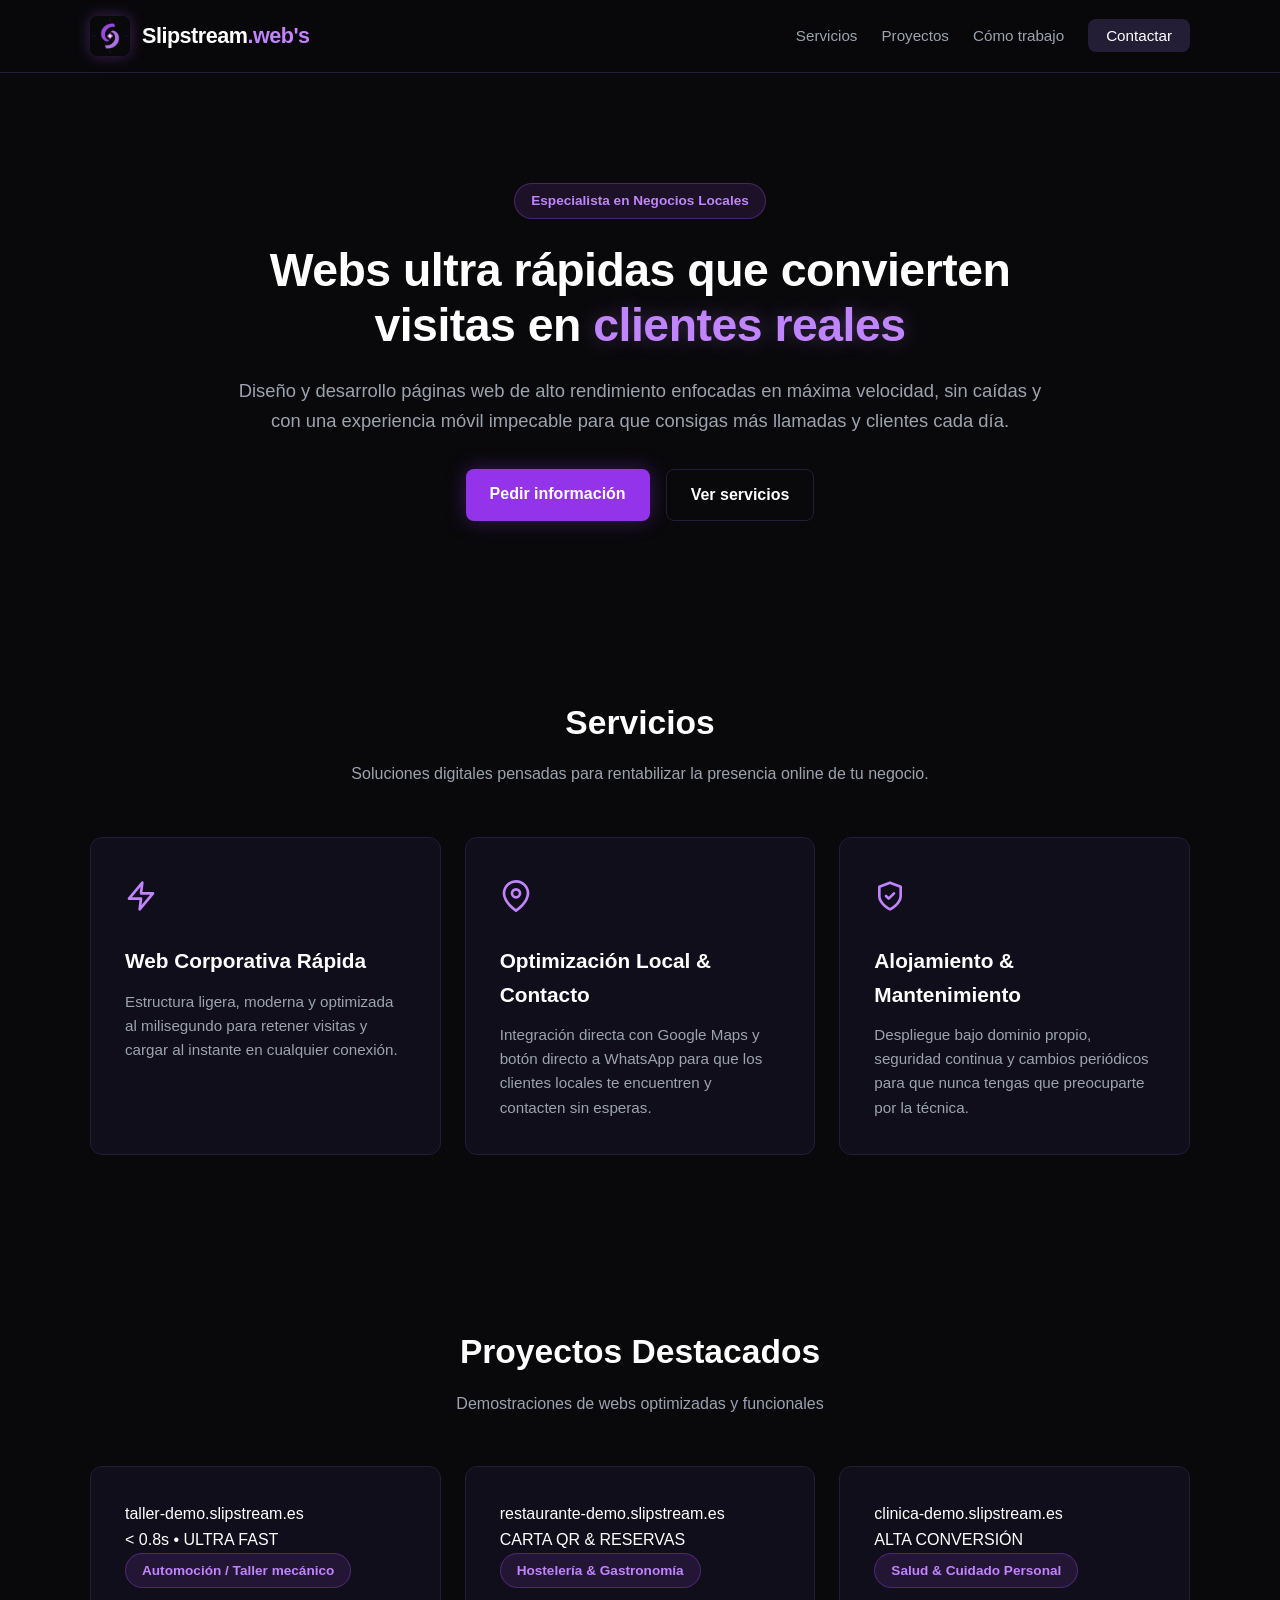
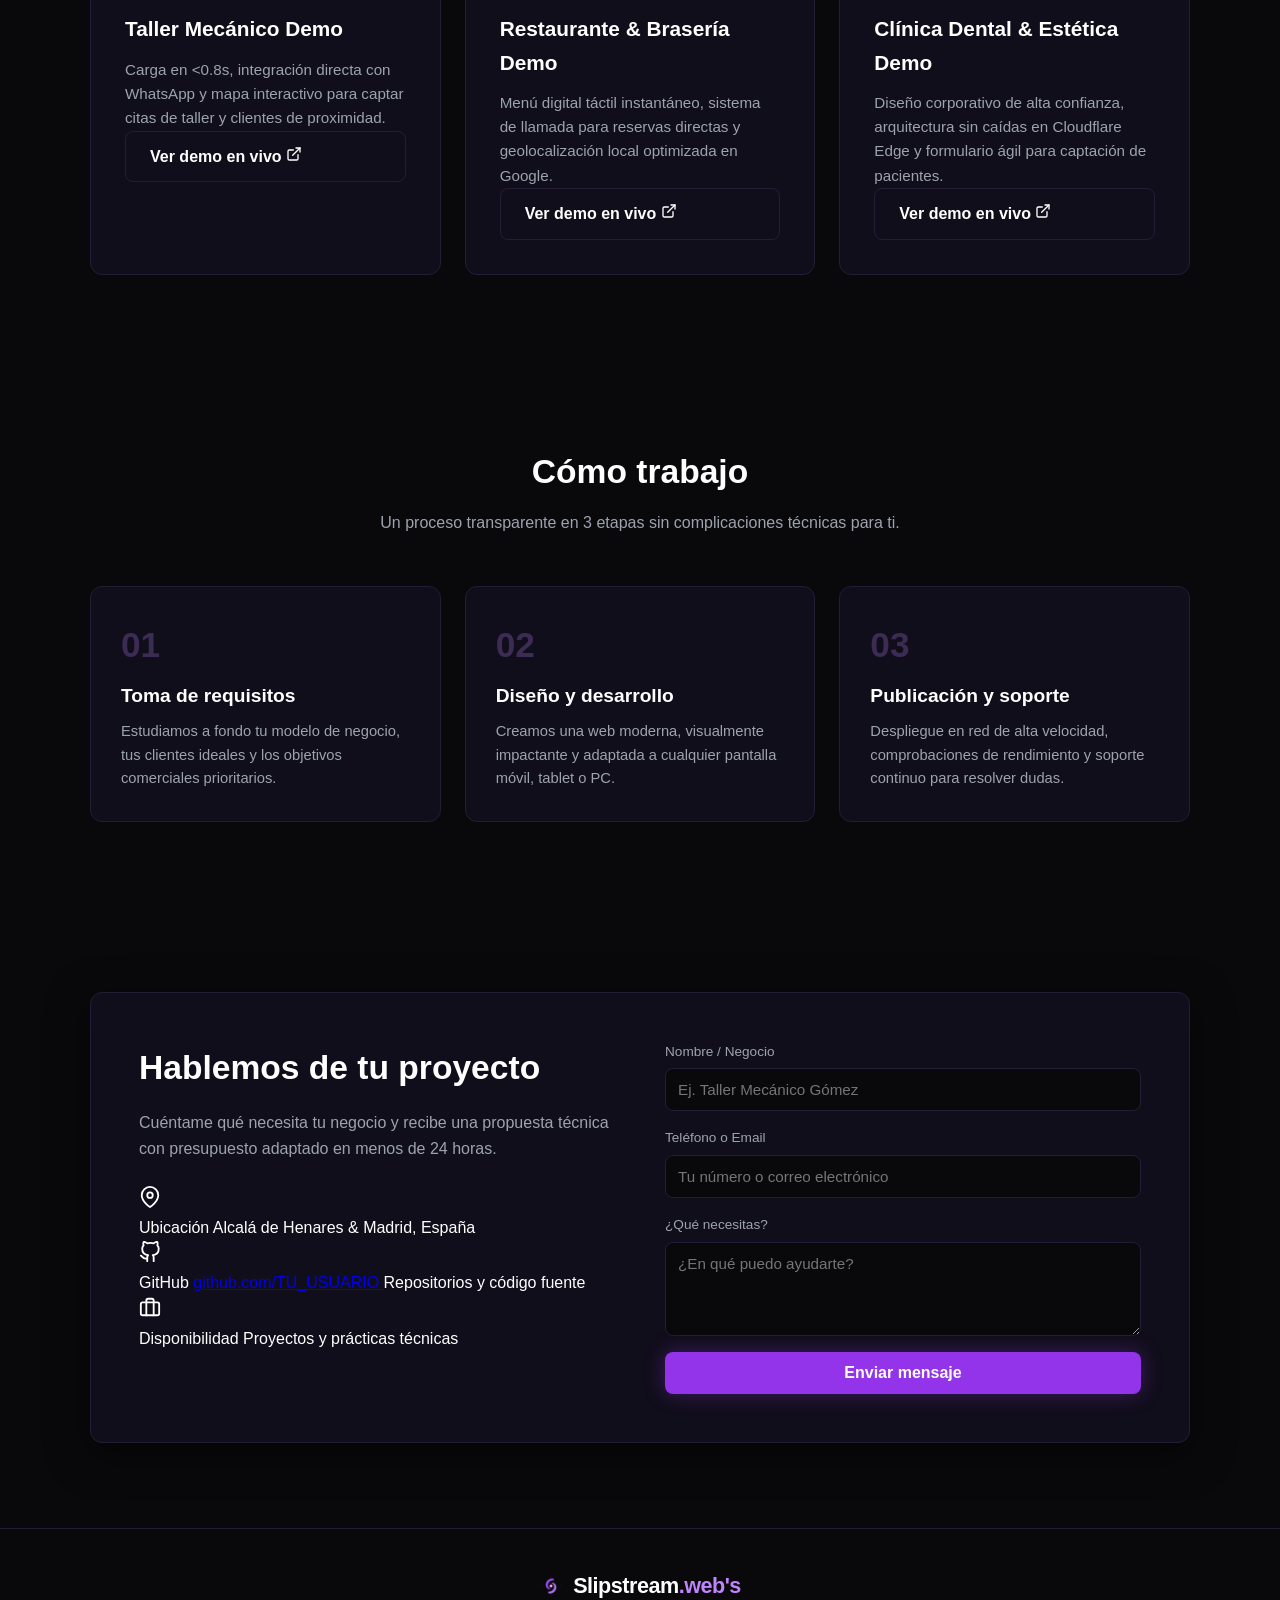
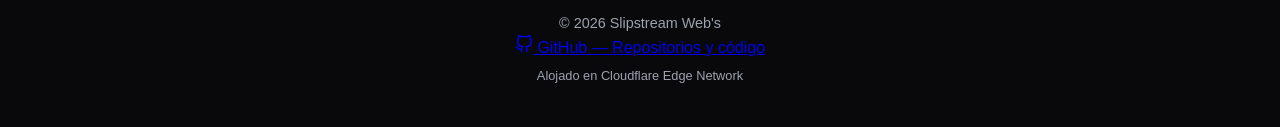
==== Index.html @ ee802228 "Pagina web completa" ====
<!DOCTYPE html>
<html lang="es">
<head>
  <meta charset="UTF-8">
  <meta name="viewport" content="width=device-width, initial-scale=1.0">
  <title>Slipstream.web's | Webs ultra rápidas para negocios locales</title>
  <link rel="icon" type="image/png" href="slipstream_logo.png">
  <link rel="stylesheet" href="style.css">
</head>
<body>

  <!-- NAVEGACIÓN -->
  <header class="navbar">
    <div class="container nav-content">
      <a href="#" class="brand">
        <img src="slipstream_logo.png" alt="Logo Slipstream Web's" class="brand-logo">
        <span class="brand-text">Slipstream<span>.web's</span></span>
      </a>
      <ul class="nav-links">
        <li><a href="#servicios">Servicios</a></li>
        <li><a href="#portfolio">Proyectos</a></li>
        <li><a href="#proceso">Cómo trabajo</a></li>
        <li><a href="#contacto" class="btn-nav">Contactar</a></li>
      </ul>
    </div>
  </header>

  <!-- HERO -->
  <section class="hero">
    <div class="container hero-content">
      <span class="badge">Especialista en Negocios Locales</span>
      <h1>Webs ultra rápidas que convierten visitas en <span>clientes reales</span></h1>
      <p>
        Diseño y desarrollo páginas web de alto rendimiento enfocadas en máxima velocidad, sin caídas y con una experiencia móvil impecable para que consigas más llamadas y clientes cada día.
      </p>
      <div class="hero-actions">
        <a href="#contacto" class="btn btn-primary">Pedir información</a>
        <a href="#servicios" class="btn btn-secondary">Ver servicios</a>
      </div>
    </div>
  </section>

  <!-- SERVICIOS -->
  <section id="servicios">
    <div class="container">
      <div class="section-header">
        <h2>Servicios</h2>
        <p>Soluciones digitales pensadas para rentabilizar la presencia online de tu negocio.</p>
      </div>
      <div class="grid-cards">
        <div class="card">
          <div class="card-icon">
            <svg xmlns="http://www.w3.org/2000/svg" width="32" height="32" viewBox="0 0 24 24" fill="none" stroke="currentColor" stroke-width="2" stroke-linecap="round" stroke-linejoin="round" style="color: var(--accent);">
              <polygon points="13 2 3 14 12 14 11 22 21 10 12 10 13 2"></polygon>
            </svg>
          </div>
          <h3>Web Corporativa Rápida</h3>
          <p>Estructura ligera, moderna y optimizada al milisegundo para retener visitas y cargar al instante en cualquier conexión.</p>
        </div>
        <div class="card">
          <div class="card-icon">
            <svg xmlns="http://www.w3.org/2000/svg" width="32" height="32" viewBox="0 0 24 24" fill="none" stroke="currentColor" stroke-width="2" stroke-linecap="round" stroke-linejoin="round" style="color: var(--accent);">
              <path d="M21 10c0 7-9 13-9 13s-9-6-9-13a9 9 0 0 1 18 0z"></path>
              <circle cx="12" cy="10" r="3"></circle>
            </svg>
          </div>
          <h3>Optimización Local & Contacto</h3>
          <p>Integración directa con Google Maps y botón directo a WhatsApp para que los clientes locales te encuentren y contacten sin esperas.</p>
        </div>
        <div class="card">
          <div class="card-icon">
            <svg xmlns="http://www.w3.org/2000/svg" width="32" height="32" viewBox="0 0 24 24" fill="none" stroke="currentColor" stroke-width="2" stroke-linecap="round" stroke-linejoin="round" style="color: var(--accent);">
              <path d="M12 22s8-4 8-10V5l-8-3-8 3v7c0 6 8 10 8 10z"></path>
              <polyline points="9 12 11 14 15 10"></polyline>
            </svg>
          </div>
          <h3>Alojamiento & Mantenimiento</h3>
          <p>Despliegue bajo dominio propio, seguridad continua y cambios periódicos para que nunca tengas que preocuparte por la técnica.</p>
        </div>
      </div>
    </div>
  </section>

  <!-- PROYECTOS / DEMOSTRACIONES -->
  <section id="portfolio">
    <div class="container">
      <div class="section-header">
        <h2>Proyectos Destacados</h2>
        <p>Demostraciones de webs optimizadas y funcionales</p>
      </div>
      <div class="grid-cards">
        
        <!-- Proyecto 1 -->
        <div class="card project-card">
          <div class="project-screen">
            <div class="screen-header">
              <span class="dot dot-red"></span>
              <span class="dot dot-yellow"></span>
              <span class="dot dot-green"></span>
              <span class="screen-url">taller-demo.slipstream.es</span>
            </div>
            <div class="screen-body">
              <div class="mockup-preview-content">
                <span class="mockup-tag">&lt; 0.8s • ULTRA FAST</span>
                <div class="mockup-bar"></div>
                <div class="mockup-bar short"></div>
              </div>
            </div>
          </div>
          <div class="project-body">
            <span class="badge project-badge">Automoción / Taller mecánico</span>
            <h3>Taller Mecánico Demo</h3>
            <p>Carga en &lt;0.8s, integración directa con WhatsApp y mapa interactivo para captar citas de taller y clientes de proximidad.</p>
            <a href="#" class="btn btn-secondary btn-block project-btn">
              <span>Ver demo en vivo</span>
              <svg xmlns="http://www.w3.org/2000/svg" width="16" height="16" viewBox="0 0 24 24" fill="none" stroke="currentColor" stroke-width="2" stroke-linecap="round" stroke-linejoin="round">
                <path d="M18 13v6a2 2 0 0 1-2 2H5a2 2 0 0 1-2-2V8a2 2 0 0 1 2-2h6"></path>
                <polyline points="15 3 21 3 21 9"></polyline>
                <line x1="10" y1="14" x2="21" y2="3"></line>
              </svg>
            </a>
          </div>
        </div>

        <!-- Proyecto 2 -->
        <div class="card project-card">
          <div class="project-screen">
            <div class="screen-header">
              <span class="dot dot-red"></span>
              <span class="dot dot-yellow"></span>
              <span class="dot dot-green"></span>
              <span class="screen-url">restaurante-demo.slipstream.es</span>
            </div>
            <div class="screen-body">
              <div class="mockup-preview-content">
                <span class="mockup-tag">CARTA QR & RESERVAS</span>
                <div class="mockup-bar"></div>
                <div class="mockup-bar short"></div>
              </div>
            </div>
          </div>
          <div class="project-body">
            <span class="badge project-badge">Hostelería & Gastronomía</span>
            <h3>Restaurante & Brasería Demo</h3>
            <p>Menú digital táctil instantáneo, sistema de llamada para reservas directas y geolocalización local optimizada en Google.</p>
            <a href="#" class="btn btn-secondary btn-block project-btn">
              <span>Ver demo en vivo</span>
              <svg xmlns="http://www.w3.org/2000/svg" width="16" height="16" viewBox="0 0 24 24" fill="none" stroke="currentColor" stroke-width="2" stroke-linecap="round" stroke-linejoin="round">
                <path d="M18 13v6a2 2 0 0 1-2 2H5a2 2 0 0 1-2-2V8a2 2 0 0 1 2-2h6"></path>
                <polyline points="15 3 21 3 21 9"></polyline>
                <line x1="10" y1="14" x2="21" y2="3"></line>
              </svg>
            </a>
          </div>
        </div>

        <!-- Proyecto 3 -->
        <div class="card project-card">
          <div class="project-screen">
            <div class="screen-header">
              <span class="dot dot-red"></span>
              <span class="dot dot-yellow"></span>
              <span class="dot dot-green"></span>
              <span class="screen-url">clinica-demo.slipstream.es</span>
            </div>
            <div class="screen-body">
              <div class="mockup-preview-content">
                <span class="mockup-tag">ALTA CONVERSIÓN</span>
                <div class="mockup-bar"></div>
                <div class="mockup-bar short"></div>
              </div>
            </div>
          </div>
          <div class="project-body">
            <span class="badge project-badge">Salud & Cuidado Personal</span>
            <h3>Clínica Dental & Estética Demo</h3>
            <p>Diseño corporativo de alta confianza, arquitectura sin caídas en Cloudflare Edge y formulario ágil para captación de pacientes.</p>
            <a href="#" class="btn btn-secondary btn-block project-btn">
              <span>Ver demo en vivo</span>
              <svg xmlns="http://www.w3.org/2000/svg" width="16" height="16" viewBox="0 0 24 24" fill="none" stroke="currentColor" stroke-width="2" stroke-linecap="round" stroke-linejoin="round">
                <path d="M18 13v6a2 2 0 0 1-2 2H5a2 2 0 0 1-2-2V8a2 2 0 0 1 2-2h6"></path>
                <polyline points="15 3 21 3 21 9"></polyline>
                <line x1="10" y1="14" x2="21" y2="3"></line>
              </svg>
            </a>
          </div>
        </div>

      </div>
    </div>
  </section>

  <!-- PROCESO -->
  <section id="proceso">
    <div class="container">
      <div class="section-header">
        <h2>Cómo trabajo</h2>
        <p>Un proceso transparente en 3 etapas sin complicaciones técnicas para ti.</p>
      </div>
      <div class="steps-grid">
        <div class="step">
          <span class="step-num">01</span>
          <h4>Toma de requisitos</h4>
          <p>Estudiamos a fondo tu modelo de negocio, tus clientes ideales y los objetivos comerciales prioritarios.</p>
        </div>
        <div class="step">
          <span class="step-num">02</span>
          <h4>Diseño y desarrollo</h4>
          <p>Creamos una web moderna, visualmente impactante y adaptada a cualquier pantalla móvil, tablet o PC.</p>
        </div>
        <div class="step">
          <span class="step-num">03</span>
          <h4>Publicación y soporte</h4>
          <p>Despliegue en red de alta velocidad, comprobaciones de rendimiento y soporte continuo para resolver dudas.</p>
        </div>
      </div>
    </div>
  </section>

  <!-- CONTACTO -->
  <section id="contacto">
    <div class="container">
      <div class="contact-container">
        
        <!-- Columna Izquierda: Información Técnica y Contacto -->
        <div class="contact-info">
          <h2>Hablemos de tu proyecto</h2>
          <p>Cuéntame qué necesita tu negocio y recibe una propuesta técnica con presupuesto adaptado en menos de 24 horas.</p>

          <div class="direct-contact">
            <!-- Ubicación -->
            <div class="contact-item">
              <svg class="contact-icon" xmlns="http://www.w3.org/2000/svg" width="22" height="22" viewBox="0 0 24 24" fill="none" stroke="currentColor" stroke-width="2" stroke-linecap="round" stroke-linejoin="round">
                <path d="M21 10c0 7-9 13-9 13s-9-6-9-13a9 9 0 0 1 18 0z"></path>
                <circle cx="12" cy="10" r="3"></circle>
              </svg>
              <div class="contact-details">
                <span class="contact-label">Ubicación</span>
                <span class="contact-value">Alcalá de Henares & Madrid, España</span>
              </div>
            </div>

            <!-- GitHub -->
            <div class="contact-item">
              <svg class="contact-icon" xmlns="http://www.w3.org/2000/svg" width="22" height="22" viewBox="0 0 24 24" fill="none" stroke="currentColor" stroke-width="2" stroke-linecap="round" stroke-linejoin="round">
                <path d="M9 19c-5 1.5-5-2.5-7-3m14 6v-3.87a3.37 3.37 0 0 0-.94-2.61c3.14-.35 6.44-1.54 6.44-7A5.44 5.44 0 0 0 20 4.77 5.07 5.07 0 0 0 19.91 1S18.73.65 16 2.48a13.38 13.38 0 0 0-7 0C6.27.65 5.09 1 5.09 1A5.07 5.07 0 0 0 5 4.77a5.44 5.44 0 0 0-1.5 3.78c0 5.42 3.3 6.61 6.44 7A3.37 3.37 0 0 0 9 18.13V22"></path>
              </svg>
              <div class="contact-details">
                <span class="contact-label">GitHub</span>
                <a href="https://github.com/TU_USUARIO" target="_blank" rel="noopener noreferrer" class="contact-link">
                  <span>github.com/TU_USUARIO</span>
                </a>
                <span class="contact-desc">Repositorios y código fuente</span>
              </div>
            </div>

            <!-- Disponibilidad -->
            <div class="contact-item">
              <svg class="contact-icon" xmlns="http://www.w3.org/2000/svg" width="22" height="22" viewBox="0 0 24 24" fill="none" stroke="currentColor" stroke-width="2" stroke-linecap="round" stroke-linejoin="round">
                <rect x="2" y="7" width="20" height="14" rx="2" ry="2"></rect>
                <path d="M16 21V5a2 2 0 0 0-2-2h-4a2 2 0 0 0-2 2v16"></path>
              </svg>
              <div class="contact-details">
                <span class="contact-label">Disponibilidad</span>
                <span class="contact-value">Proyectos y prácticas técnicas</span>
              </div>
            </div>
          </div>
        </div>

        <!-- Columna Derecha: Formulario Web3Forms -->
        <form class="contact-form" action="https://api.web3forms.com/submit" method="POST">
          <!-- Configuración Web3Forms -->
          <input type="hidden" name="access_key" value="0ffc6c0f-3380-46e3-b385-d9b1cf0b16fe">
          <input type="hidden" name="subject" value="Nuevo contacto desde Slipstream Web's">
          <input type="checkbox" name="botcheck" class="hidden" style="display: none;">

          <div class="form-group">
            <label for="nombre">Nombre / Negocio</label>
            <input type="text" id="nombre" name="nombre" placeholder="Ej. Taller Mecánico Gómez" required>
          </div>
          <div class="form-group">
            <label for="contacto">Teléfono o Email</label>
            <input type="text" id="contacto" name="contacto" placeholder="Tu número o correo electrónico" required>
          </div>
          <div class="form-group">
            <label for="mensaje">¿Qué necesitas?</label>
            <textarea id="mensaje" name="mensaje" rows="4" placeholder="¿En qué puedo ayudarte?" required></textarea>
          </div>
          <button type="submit" class="btn btn-primary btn-block">Enviar mensaje</button>
        </form>

      </div>
    </div>
  </section>

  <!-- FOOTER -->
  <footer>
    <div class="container footer-content">
      <div class="footer-brand">
        <img src="slipstream_logo.png" alt="Slipstream Web's" class="footer-logo">
        <span class="brand-text">Slipstream<span>.web's</span></span>
      </div>
      <p>© 2026 Slipstream Web's</p>
      <div class="footer-social">
        <a href="https://github.com/TU_USUARIO" target="_blank" rel="noopener noreferrer">
          <svg xmlns="http://www.w3.org/2000/svg" width="18" height="18" viewBox="0 0 24 24" fill="none" stroke="currentColor" stroke-width="2" stroke-linecap="round" stroke-linejoin="round">
            <path d="M9 19c-5 1.5-5-2.5-7-3m14 6v-3.87a3.37 3.37 0 0 0-.94-2.61c3.14-.35 6.44-1.54 6.44-7A5.44 5.44 0 0 0 20 4.77 5.07 5.07 0 0 0 19.91 1S18.73.65 16 2.48a13.38 13.38 0 0 0-7 0C6.27.65 5.09 1 5.09 1A5.07 5.07 0 0 0 5 4.77a5.44 5.44 0 0 0-1.5 3.78c0 5.42 3.3 6.61 6.44 7A3.37 3.37 0 0 0 9 18.13V22"></path>
          </svg>
          <span>GitHub — Repositorios y código</span>
        </a>
      </div>
      <p class="footer-sub">Alojado en Cloudflare Edge Network</p>
    </div>
  </footer>

</body>
</html>
---- style.css ----
:root {
  --bg-color: #09090b;       /* Negro grafito profundo */
  --card-bg: #110e1b;        /* Negro con matiz violeta sutil */
  --card-border: #231d36;    /* Borde oscuro */
  --text-main: #ffffff;      /* Blanco puro */
  --text-muted: #9ca3af;     /* Gris suave */
  --primary: #9333ea;        /* Morado eléctrico */
  --primary-hover: #7e22ce;  /* Morado intenso al pasar el ratón */
  --accent: #c084fc;         /* Violeta neón brillante */
  --radius: 12px;
}

* {
  margin: 0;
  padding: 0;
  box-sizing: border-box;
}

body {
  font-family: -apple-system, BlinkMacSystemFont, "Segoe UI", Roboto, Helvetica, Arial, sans-serif;
  background-color: var(--bg-color);
  color: var(--text-main);
  line-height: 1.6;
}

.container {
  width: 90%;
  max-width: 1100px;
  margin: 0 auto;
}

/* NAVBAR */
.navbar {
  padding: 16px 0;
  border-bottom: 1px solid var(--card-border);
  position: sticky;
  top: 0;
  background-color: rgba(9, 9, 11, 0.92);
  backdrop-filter: blur(12px);
  z-index: 100;
}

.nav-content {
  display: flex;
  justify-content: space-between;
  align-items: center;
}

/* BRAND Y LOGO */
.brand {
  display: flex;
  align-items: center;
  gap: 12px;
  text-decoration: none;
}

.brand-logo {
  width: 40px;
  height: 40px;
  object-fit: contain;
  border-radius: 8px;
  box-shadow: 0 0 15px rgba(168, 85, 247, 0.35);
}

.brand-text {
  font-size: 1.35rem;
  font-weight: 800;
  color: var(--text-main);
  letter-spacing: -0.5px;
}

.brand-text span {
  color: var(--accent);
}

.nav-links {
  list-style: none;
  display: flex;
  gap: 24px;
  align-items: center;
}

.nav-links a {
  color: var(--text-muted);
  text-decoration: none;
  transition: color 0.2s;
  font-size: 0.95rem;
}

.nav-links a:hover {
  color: var(--text-main);
}

.btn-nav {
  padding: 8px 18px;
  background-color: var(--card-border);
  border-radius: 8px;
  color: var(--text-main) !important;
  transition: background-color 0.2s;
}

.btn-nav:hover {
  background-color: var(--primary);
}

/* BOTONES */
.btn {
  display: inline-block;
  padding: 12px 24px;
  border-radius: 8px;
  font-weight: 600;
  text-decoration: none;
  cursor: pointer;
  border: none;
  font-size: 1rem;
  transition: all 0.2s;
}

.btn-primary {
  background-color: var(--primary);
  color: #fff;
  box-shadow: 0 0 20px rgba(147, 51, 234, 0.35);
}

.btn-primary:hover {
  background-color: var(--primary-hover);
  box-shadow: 0 0 25px rgba(168, 85, 247, 0.55);
}

.btn-secondary {
  background-color: transparent;
  color: var(--text-main);
  border: 1px solid var(--card-border);
}

.btn-secondary:hover {
  background-color: var(--card-border);
}

.btn-block {
  width: 100%;
}

/* HERO */
.hero {
  padding: 110px 0 90px;
  text-align: center;
}

.hero-content {
  max-width: 820px;
}

.badge {
  display: inline-block;
  background-color: rgba(168, 85, 247, 0.12);
  color: var(--accent);
  padding: 6px 16px;
  border-radius: 50px;
  font-size: 0.85rem;
  font-weight: 600;
  margin-bottom: 24px;
  border: 1px solid rgba(168, 85, 247, 0.3);
}

.hero h1 {
  font-size: 2.9rem;
  line-height: 1.2;
  margin-bottom: 22px;
  font-weight: 800;
  letter-spacing: -0.5px;
}

.hero h1 span {
  color: var(--accent);
  text-shadow: 0 0 20px rgba(192, 132, 252, 0.3);
}

.hero p {
  color: var(--text-muted);
  font-size: 1.15rem;
  margin-bottom: 34px;
}

.hero-actions {
  display: flex;
  justify-content: center;
  gap: 16px;
}

/* SECCIONES COMUNES */
section {
  padding: 85px 0;
}

.section-header {
  text-align: center;
  margin-bottom: 50px;
}

.section-header h2 {
  font-size: 2.1rem;
  margin-bottom: 12px;
}

.section-header p {
  color: var(--text-muted);
}

/* TARJETAS SERVICIOS */
.grid-cards {
  display: grid;
  grid-template-columns: repeat(auto-fit, minmax(280px, 1fr));
  gap: 24px;
}

.card {
  background-color: var(--card-bg);
  border: 1px solid var(--card-border);
  padding: 34px;
  border-radius: var(--radius);
  transition: transform 0.2s, border-color 0.2s, box-shadow 0.2s;
}

.card:hover {
  transform: translateY(-4px);
  border-color: rgba(168, 85, 247, 0.45);
  box-shadow: 0 8px 30px rgba(147, 51, 234, 0.12);
}

.card-icon {
  font-size: 2.2rem;
  margin-bottom: 16px;
}

.card h3 {
  font-size: 1.3rem;
  margin-bottom: 12px;
}

.card p {
  color: var(--text-muted);
  font-size: 0.95rem;
}

/* PROCESO */
.steps-grid {
  display: grid;
  grid-template-columns: repeat(auto-fit, minmax(240px, 1fr));
  gap: 24px;
}

.step {
  background-color: var(--card-bg);
  border: 1px solid var(--card-border);
  padding: 30px;
  border-radius: var(--radius);
}

.step-num {
  font-size: 2.2rem;
  font-weight: 800;
  color: rgba(192, 132, 252, 0.25);
  display: block;
  margin-bottom: 8px;
}

.step h4 {
  font-size: 1.2rem;
  margin-bottom: 8px;
}

.step p {
  color: var(--text-muted);
  font-size: 0.92rem;
}

/* CONTACTO */
.contact-container {
  display: grid;
  grid-template-columns: 1fr 1fr;
  gap: 50px;
  background-color: var(--card-bg);
  border: 1px solid var(--card-border);
  padding: 48px;
  border-radius: var(--radius);
  box-shadow: 0 10px 40px rgba(0, 0, 0, 0.5);
}

.contact-info h2 {
  font-size: 2.1rem;
  margin-bottom: 16px;
}

.contact-info p {
  color: var(--text-muted);
  margin-bottom: 24px;
}

.direct-contact p {
  color: var(--text-main);
  margin-bottom: 8px;
}

.contact-form {
  display: flex;
  flex-direction: column;
  gap: 16px;
}

.form-group {
  display: flex;
  flex-direction: column;
  gap: 6px;
}

.form-group label {
  font-size: 0.85rem;
  color: var(--text-muted);
}

.form-group input,
.form-group textarea {
  padding: 12px;
  border-radius: 8px;
  border: 1px solid var(--card-border);
  background-color: var(--bg-color);
  color: var(--text-main);
  font-family: inherit;
  font-size: 0.95rem;
  transition: border-color 0.2s;
}

.form-group input:focus,
.form-group textarea:focus {
  outline: none;
  border-color: var(--accent);
  box-shadow: 0 0 10px rgba(168, 85, 247, 0.25);
}

/* FOOTER */
footer {
  border-top: 1px solid var(--card-border);
  padding: 40px 0;
  text-align: center;
}

.footer-brand {
  display: flex;
  align-items: center;
  justify-content: center;
  gap: 10px;
  margin-bottom: 8px;
}

.footer-logo {
  width: 24px;
  height: 24px;
  object-fit: contain;
}

.footer-content p {
  color: var(--text-muted);
  font-size: 0.9rem;
}

.footer-sub {
  margin-top: 6px;
  font-size: 0.8rem !important;
  color: #6b7280;
}

/* RESPONSIVE */
@media (max-width: 768px) {
  .hero h1 {
    font-size: 2.2rem;
  }
  
  .contact-container {
    grid-template-columns: 1fr;
    padding: 24px;
  }
  
  .hero-actions {
    flex-direction: column;
  }

  .nav-links {
    display: none;
  }
}
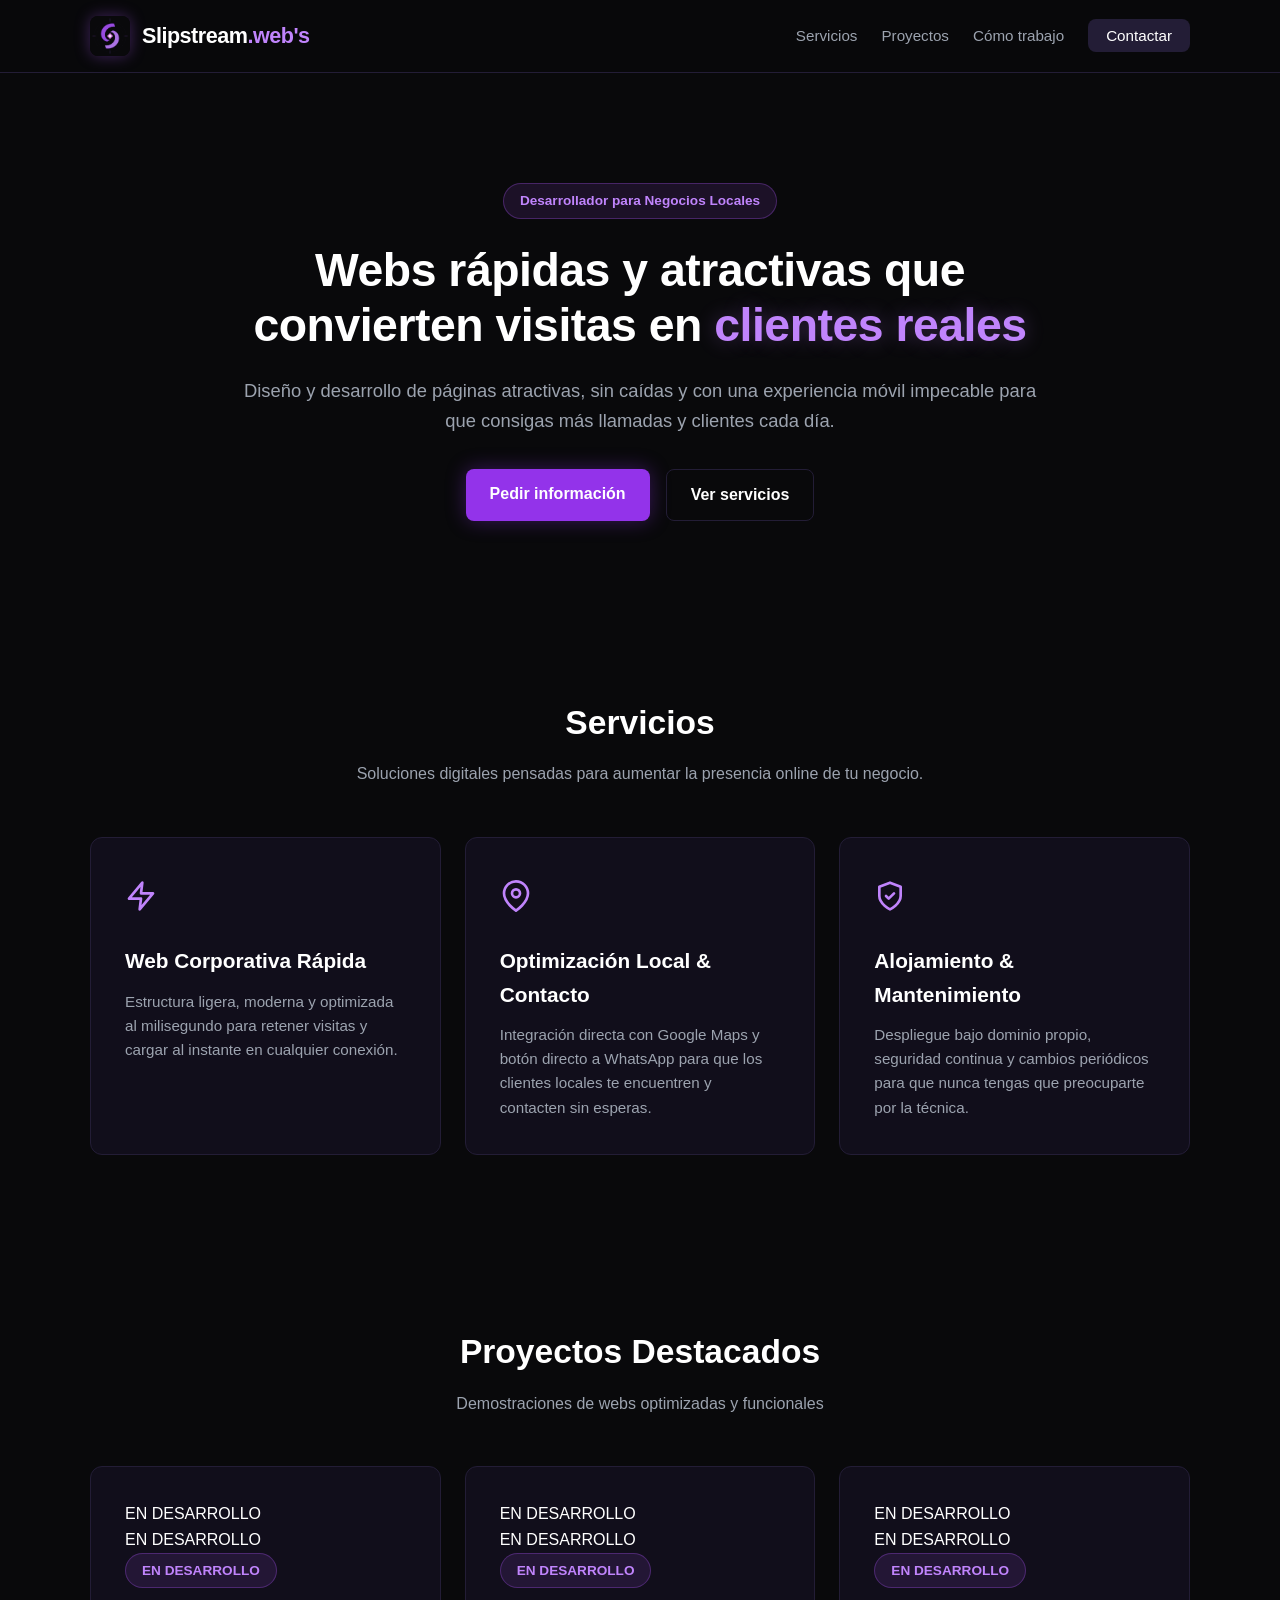
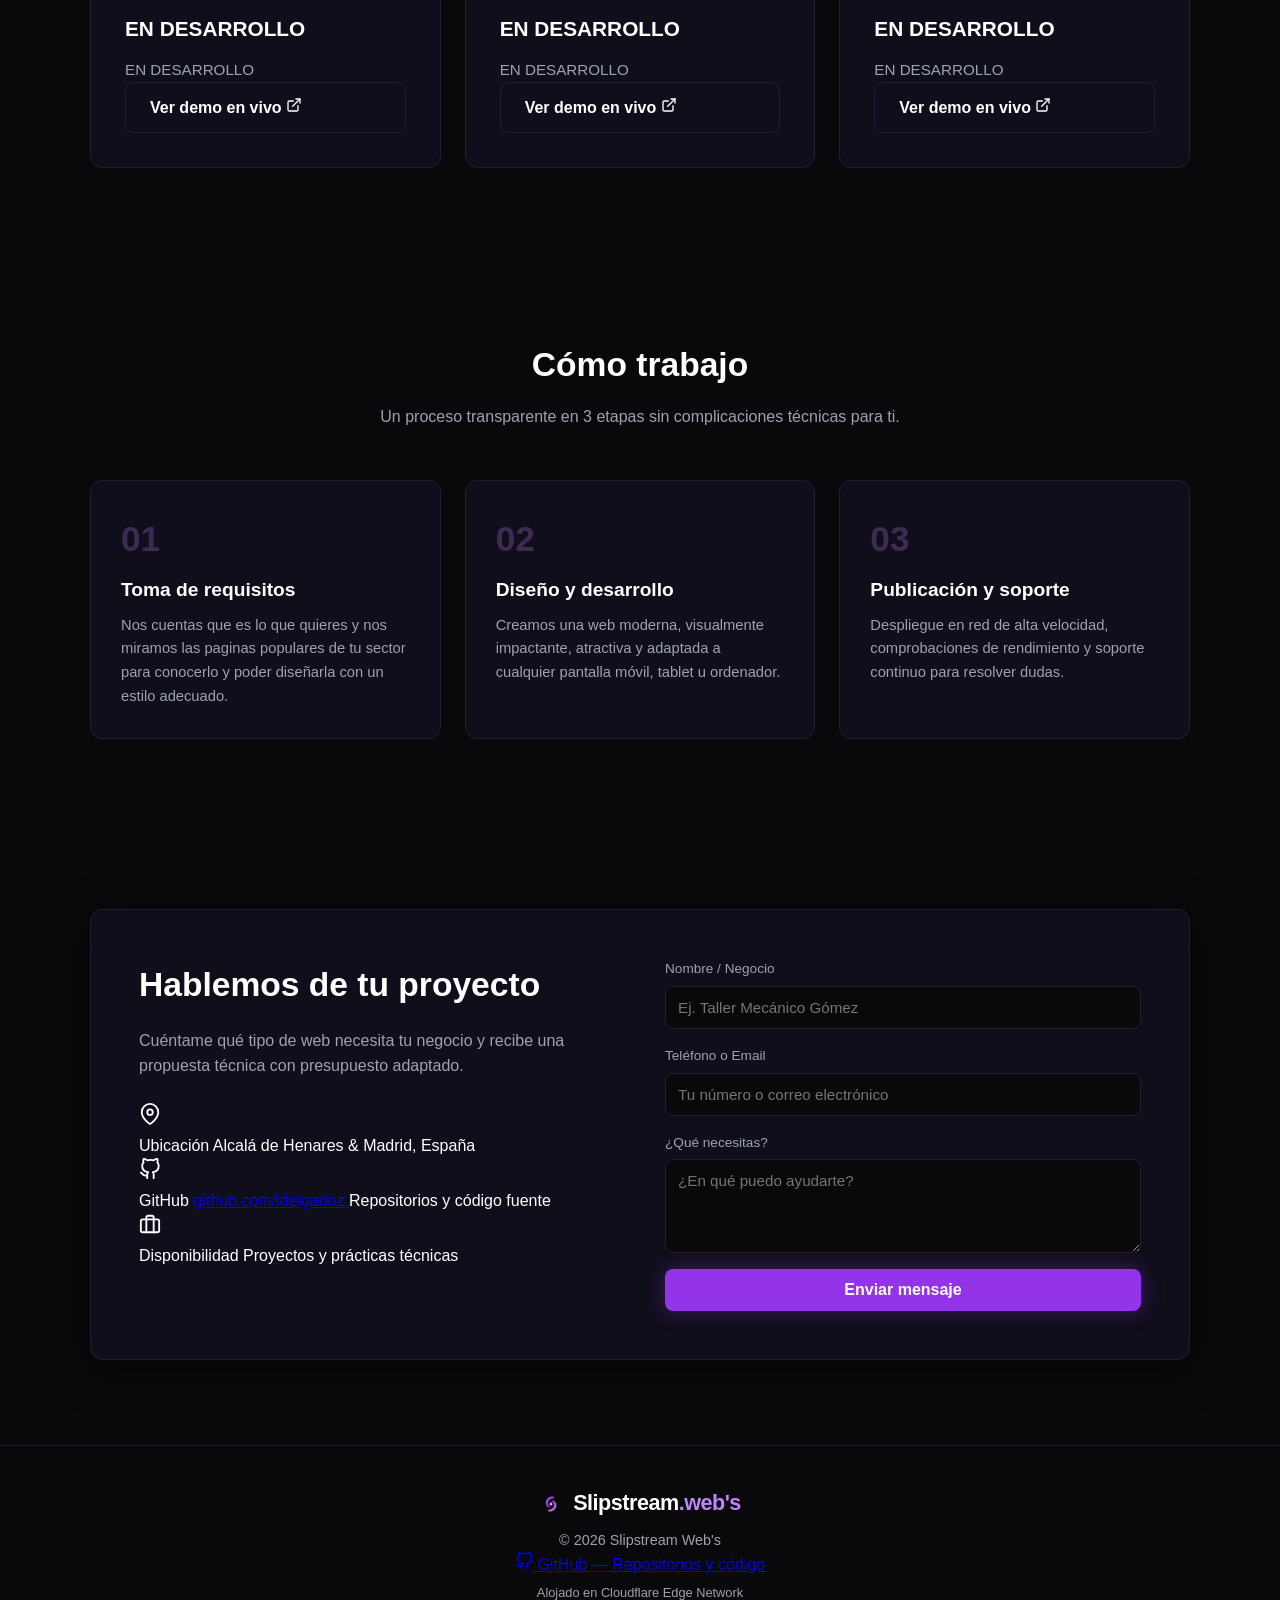
==== commit d6792981: "actualizacion" ====
--- a/Index.html
+++ b/Index.html
@@ -28,10 +28,10 @@
   <!-- HERO -->
   <section class="hero">
     <div class="container hero-content">
-      <span class="badge">Especialista en Negocios Locales</span>
-      <h1>Webs ultra rápidas que convierten visitas en <span>clientes reales</span></h1>
+      <span class="badge">Desarrollador para Negocios Locales</span>
+      <h1>Webs rápidas y atractivas que convierten visitas en <span>clientes reales</span></h1>
       <p>
-        Diseño y desarrollo páginas web de alto rendimiento enfocadas en máxima velocidad, sin caídas y con una experiencia móvil impecable para que consigas más llamadas y clientes cada día.
+        Diseño y desarrollo de páginas atractivas, sin caídas y con una experiencia móvil impecable para que consigas más llamadas y clientes cada día.
       </p>
       <div class="hero-actions">
         <a href="#contacto" class="btn btn-primary">Pedir información</a>
@@ -45,7 +45,7 @@
     <div class="container">
       <div class="section-header">
         <h2>Servicios</h2>
-        <p>Soluciones digitales pensadas para rentabilizar la presencia online de tu negocio.</p>
+        <p>Soluciones digitales pensadas para aumentar la presencia online de tu negocio.</p>
       </div>
       <div class="grid-cards">
         <div class="card">
@@ -97,20 +97,20 @@
               <span class="dot dot-red"></span>
               <span class="dot dot-yellow"></span>
               <span class="dot dot-green"></span>
-              <span class="screen-url">taller-demo.slipstream.es</span>
+              <span class="screen-url">EN DESARROLLO</span>
             </div>
             <div class="screen-body">
               <div class="mockup-preview-content">
-                <span class="mockup-tag">&lt; 0.8s • ULTRA FAST</span>
+                <span class="mockup-tag">EN DESARROLLO</span>
                 <div class="mockup-bar"></div>
                 <div class="mockup-bar short"></div>
               </div>
             </div>
           </div>
           <div class="project-body">
-            <span class="badge project-badge">Automoción / Taller mecánico</span>
-            <h3>Taller Mecánico Demo</h3>
-            <p>Carga en &lt;0.8s, integración directa con WhatsApp y mapa interactivo para captar citas de taller y clientes de proximidad.</p>
+            <span class="badge project-badge">EN DESARROLLO</span>
+            <h3>EN DESARROLLO</h3>
+            <p>EN DESARROLLO</p>
             <a href="#" class="btn btn-secondary btn-block project-btn">
               <span>Ver demo en vivo</span>
               <svg xmlns="http://www.w3.org/2000/svg" width="16" height="16" viewBox="0 0 24 24" fill="none" stroke="currentColor" stroke-width="2" stroke-linecap="round" stroke-linejoin="round">
@@ -129,20 +129,20 @@
               <span class="dot dot-red"></span>
               <span class="dot dot-yellow"></span>
               <span class="dot dot-green"></span>
-              <span class="screen-url">restaurante-demo.slipstream.es</span>
+              <span class="screen-url">EN DESARROLLO</span>
             </div>
             <div class="screen-body">
               <div class="mockup-preview-content">
-                <span class="mockup-tag">CARTA QR & RESERVAS</span>
+                <span class="mockup-tag">EN DESARROLLO</span>
                 <div class="mockup-bar"></div>
                 <div class="mockup-bar short"></div>
               </div>
             </div>
           </div>
           <div class="project-body">
-            <span class="badge project-badge">Hostelería & Gastronomía</span>
-            <h3>Restaurante & Brasería Demo</h3>
-            <p>Menú digital táctil instantáneo, sistema de llamada para reservas directas y geolocalización local optimizada en Google.</p>
+            <span class="badge project-badge">EN DESARROLLO</span>
+            <h3>EN DESARROLLO</h3>
+            <p>EN DESARROLLO</p>
             <a href="#" class="btn btn-secondary btn-block project-btn">
               <span>Ver demo en vivo</span>
               <svg xmlns="http://www.w3.org/2000/svg" width="16" height="16" viewBox="0 0 24 24" fill="none" stroke="currentColor" stroke-width="2" stroke-linecap="round" stroke-linejoin="round">
@@ -161,20 +161,20 @@
               <span class="dot dot-red"></span>
               <span class="dot dot-yellow"></span>
               <span class="dot dot-green"></span>
-              <span class="screen-url">clinica-demo.slipstream.es</span>
+              <span class="screen-url">EN DESARROLLO</span>
             </div>
             <div class="screen-body">
               <div class="mockup-preview-content">
-                <span class="mockup-tag">ALTA CONVERSIÓN</span>
+                <span class="mockup-tag">EN DESARROLLO</span>
                 <div class="mockup-bar"></div>
                 <div class="mockup-bar short"></div>
               </div>
             </div>
           </div>
           <div class="project-body">
-            <span class="badge project-badge">Salud & Cuidado Personal</span>
-            <h3>Clínica Dental & Estética Demo</h3>
-            <p>Diseño corporativo de alta confianza, arquitectura sin caídas en Cloudflare Edge y formulario ágil para captación de pacientes.</p>
+            <span class="badge project-badge">EN DESARROLLO</span>
+            <h3>EN DESARROLLO</h3>
+            <p>EN DESARROLLO</p>
             <a href="#" class="btn btn-secondary btn-block project-btn">
               <span>Ver demo en vivo</span>
               <svg xmlns="http://www.w3.org/2000/svg" width="16" height="16" viewBox="0 0 24 24" fill="none" stroke="currentColor" stroke-width="2" stroke-linecap="round" stroke-linejoin="round">
@@ -201,12 +201,12 @@
         <div class="step">
           <span class="step-num">01</span>
           <h4>Toma de requisitos</h4>
-          <p>Estudiamos a fondo tu modelo de negocio, tus clientes ideales y los objetivos comerciales prioritarios.</p>
+          <p>Nos cuentas que es lo que quieres y nos miramos las paginas populares de tu sector para conocerlo y poder diseñarla con un estilo adecuado.</p>
         </div>
         <div class="step">
           <span class="step-num">02</span>
           <h4>Diseño y desarrollo</h4>
-          <p>Creamos una web moderna, visualmente impactante y adaptada a cualquier pantalla móvil, tablet o PC.</p>
+          <p>Creamos una web moderna, visualmente impactante, atractiva y adaptada a cualquier pantalla móvil, tablet u ordenador.</p>
         </div>
         <div class="step">
           <span class="step-num">03</span>
@@ -225,7 +225,7 @@
         <!-- Columna Izquierda: Información Técnica y Contacto -->
         <div class="contact-info">
           <h2>Hablemos de tu proyecto</h2>
-          <p>Cuéntame qué necesita tu negocio y recibe una propuesta técnica con presupuesto adaptado en menos de 24 horas.</p>
+          <p>Cuéntame qué tipo de web necesita tu negocio y recibe una propuesta técnica con presupuesto adaptado.</p>
 
           <div class="direct-contact">
             <!-- Ubicación -->
@@ -247,8 +247,8 @@
               </svg>
               <div class="contact-details">
                 <span class="contact-label">GitHub</span>
-                <a href="https://github.com/TU_USUARIO" target="_blank" rel="noopener noreferrer" class="contact-link">
-                  <span>github.com/TU_USUARIO</span>
+                <a href="https://github.com/ldelgadoz" target="_blank" rel="noopener noreferrer" class="contact-link">
+                  <span>github.com/ldelgadoz</span>
                 </a>
                 <span class="contact-desc">Repositorios y código fuente</span>
               </div>
